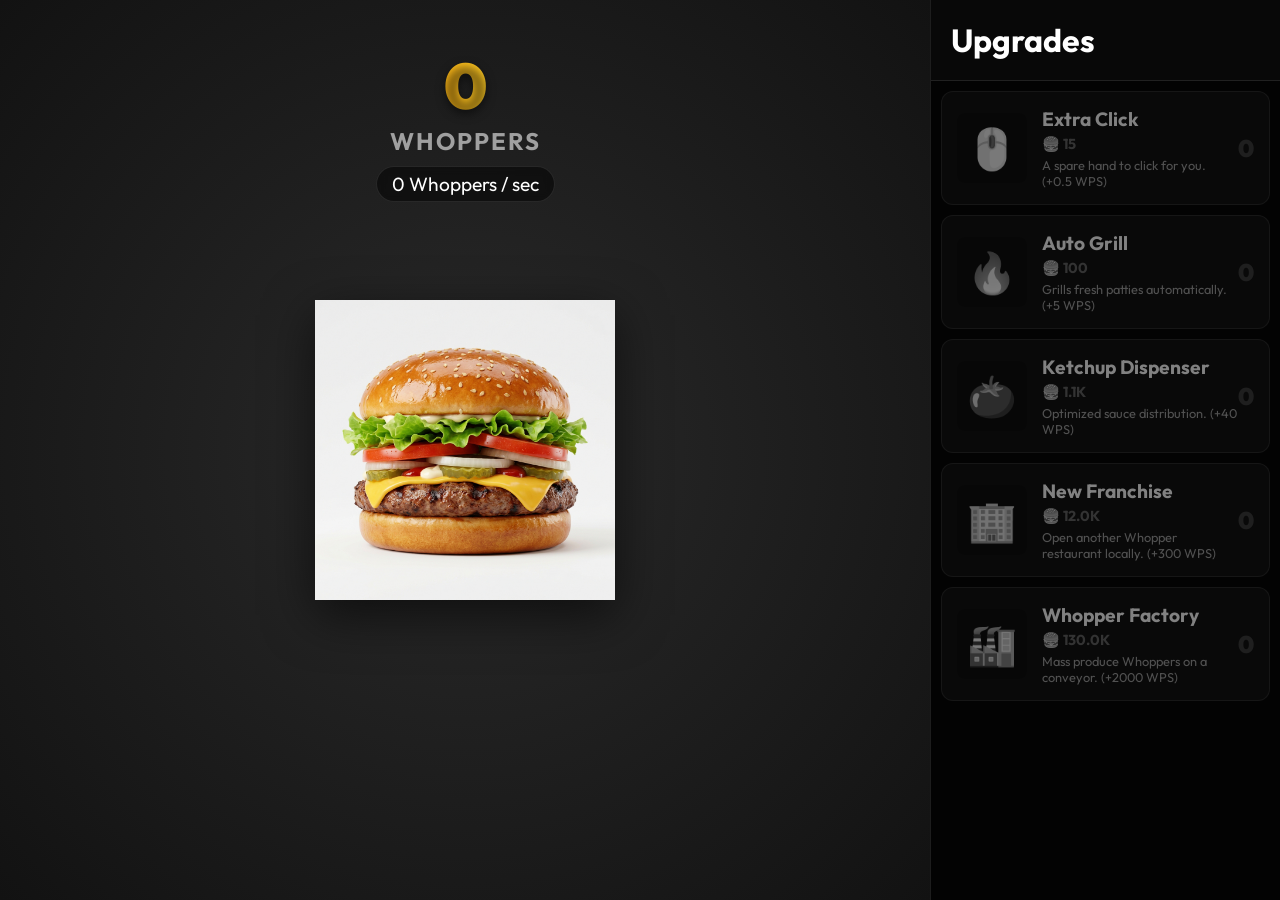
==== index.html @ 9474436d "Initial commit" ====
<!DOCTYPE html>
<html lang="en">
<head>
    <meta charset="UTF-8">
    <meta name="viewport" content="width=device-width, initial-scale=1.0">
    <title>Whopper Clicker | The Ultimate Fast Food Idle Game</title>
    <meta name="description" content="Play Whopper Clicker! Idle clicker game where you click the famous Whopper burger to earn points, buy upgrades like Auto Grillers, and become the fast food king.">
    <meta name="keywords" content="Whopper Clicker, idle game, clicker game, fast food clicker, incremental game, HTML game">
    
    <!-- Open Graph for Social Sharing -->
    <meta property="og:title" content="Whopper Clicker | The Ultimate Fast Food Idle Game">
    <meta property="og:description" content="Click the Whopper, buy upgrades, and become the fast food king in this addictive browser game!">
    <meta property="og:image" content="whopper.png">
    <meta property="og:url" content="https://example.com/whopper-clicker"> <!-- Replace with actual URL when deployed -->
    <meta property="og:type" content="website">

    <!-- Twitter Card -->
    <meta name="twitter:card" content="summary_large_image">
    <meta name="twitter:title" content="Whopper Clicker">
    <meta name="twitter:description" content="Click the Whopper, buy upgrades, and become the fast food king!">
    <meta name="twitter:image" content="whopper.png">

    <!-- Google Fonts for Typography -->
    <link href="https://fonts.googleapis.com/css2?family=Outfit:wght@400;700;900&display=swap" rel="stylesheet">
    <link rel="stylesheet" href="style.css">

    <!-- Structured Data for SEO -->
    <script type="application/ld+json">
    {
      "@context": "https://schema.org",
      "@type": "VideoGame",
      "name": "Whopper Clicker",
      "description": "An addictive idle clicker game where you click a giant burger to earn points and purchase fast food upgrades.",
      "genre": ["Idle Simulator", "Clicker", "Incremental"],
      "playMode": "SinglePlayer",
      "applicationCategory": "Game",
      "operatingSystem": "WebBrowser"
    }
    </script>
</head>
<body>
    <div class="app-container">
        <!-- Interactive Game Section -->
        <main class="game-area">
            <header class="score-board">
                <h1><span id="score">0</span></h1>
                <p>Whoppers</p>
                <div class="wps">
                    <span id="wpsDisplay">0</span> Whoppers / sec
                </div>
            </header>
            
            <div class="burger-container" id="burgerContainer">
                <img src="whopper.png" alt="Giant Delicious Whopper Burger" id="mainBurger" class="burger-image">
            </div>
        </main>

        <!-- Upgrades Sidebar -->
        <aside class="store-sidebar">
            <div class="store-header">
                <h2>Upgrades</h2>
            </div>
            <div class="upgrades-list" id="upgradesList">
                <!-- Upgrades will be generated dynamically by JS -->
            </div>
        </aside>
    </div>

    <script src="script.js"></script>
</body>
</html>
---- style.css ----
:root {
    --bg-color: #121212;
    --panel-bg: rgba(255, 255, 255, 0.05);
    --text-primary: #ffffff;
    --text-secondary: #a0a0a0;
    --accent-red: #ff3b3b;
    --accent-orange: #ff9800;
    --accent-yellow: #ffeb3b;
    --border-color: rgba(255, 255, 255, 0.1);
    --font-main: 'Outfit', sans-serif;
}

* {
    box-sizing: border-box;
    margin: 0;
    padding: 0;
    user-select: none; /* Prevent text selection while clicking rapidly */
}

body {
    font-family: var(--font-main);
    background-color: var(--bg-color);
    color: var(--text-primary);
    overflow: hidden; /* Prevent scrolling, typical for web clickers */
    height: 100vh;
}

.app-container {
    display: flex;
    height: 100vh;
    width: 100vw;
}

/* MAIN GAME AREA */
.game-area {
    flex: 1;
    display: flex;
    flex-direction: column;
    align-items: center;
    justify-content: center;
    position: relative;
    background: radial-gradient(circle at center, #2a2a2a 0%, #121212 100%);
}

.score-board {
    position: absolute;
    top: 5vh;
    text-align: center;
    z-index: 10;
}

h1 {
    font-size: 4rem;
    font-weight: 900;
    text-shadow: 0 4px 10px rgba(0,0,0,0.5);
    background: linear-gradient(90deg, var(--accent-orange), var(--accent-yellow));
    -webkit-background-clip: text;
    -webkit-text-fill-color: transparent;
    margin-bottom: 0px;
}

.score-board p {
    font-size: 1.5rem;
    font-weight: 700;
    letter-spacing: 2px;
    text-transform: uppercase;
    color: var(--text-secondary);
}

.wps {
    margin-top: 10px;
    background: rgba(0, 0, 0, 0.5);
    padding: 5px 15px;
    border-radius: 20px;
    font-size: 1.2rem;
    color: var(--text-primary);
    backdrop-filter: blur(5px);
    border: 1px solid var(--border-color);
}

.burger-container {
    position: relative;
    cursor: pointer;
    transition: transform 0.1s ease;
    width: 300px;
    height: 300px;
    display: flex;
    justify-content: center;
    align-items: center;
}

/* Pulsing effect in background */
.burger-container::before {
    content: '';
    position: absolute;
    width: 100%;
    height: 100%;
    background: radial-gradient(circle, rgba(255, 152, 0, 0.2) 0%, transparent 70%);
    z-index: -1;
    border-radius: 50%;
    animation: pulse 3s infinite ease-in-out;
}

.burger-image {
    width: 100%;
    height: auto;
    filter: drop-shadow(0 15px 25px rgba(0,0,0,0.6));
    transition: transform 0.05s ease;
}

.burger-image:active {
    transform: scale(0.95);
}

/* Click Particle Effect */
.click-particle {
    position: absolute;
    color: var(--accent-yellow);
    font-weight: bold;
    font-size: 1.5rem;
    pointer-events: none;
    animation: floatUp 1s ease-out forwards;
    z-index: 20;
    text-shadow: 0 2px 4px rgba(0,0,0,0.8);
}

/* UPGRADES SIDEBAR */
.store-sidebar {
    width: 350px;
    background: rgba(0, 0, 0, 0.8);
    border-left: 1px solid var(--border-color);
    display: flex;
    flex-direction: column;
    backdrop-filter: blur(10px);
}

.store-header {
    padding: 20px;
    border-bottom: 1px solid var(--border-color);
    background: rgba(255, 255, 255, 0.02);
}

.store-header h2 {
    font-size: 2rem;
    font-weight: 700;
    color: var(--text-primary);
}

.upgrades-list {
    flex: 1;
    overflow-y: auto;
    padding: 10px;
}

/* Custom Scrollbar */
.upgrades-list::-webkit-scrollbar {
    width: 8px;
}
.upgrades-list::-webkit-scrollbar-track {
    background: rgba(0,0,0,0.2);
}
.upgrades-list::-webkit-scrollbar-thumb {
    background: var(--text-secondary);
    border-radius: 4px;
}

.upgrade-item {
    display: flex;
    align-items: center;
    background: var(--panel-bg);
    border: 1px solid var(--border-color);
    border-radius: 12px;
    padding: 15px;
    margin-bottom: 10px;
    cursor: pointer;
    transition: all 0.2s ease;
}

.upgrade-item:hover:not(.disabled) {
    background: rgba(255, 255, 255, 0.1);
    border-color: var(--accent-orange);
    transform: translateY(-2px);
}

.upgrade-item.disabled {
    opacity: 0.5;
    cursor: not-allowed;
    filter: grayscale(1);
}

.upgrade-icon {
    font-size: 2.5rem;
    margin-right: 15px;
    background: rgba(0,0,0,0.3);
    border-radius: 8px;
    padding: 10px;
}

.upgrade-info {
    flex: 1;
}

.upgrade-name {
    font-size: 1.2rem;
    font-weight: 700;
    margin-bottom: 4px;
}

.upgrade-cost {
    color: var(--accent-red);
    font-weight: bold;
    font-size: 0.9rem;
    display: flex;
    align-items: center;
    gap: 5px;
}

.upgrade-desc {
    color: var(--text-secondary);
    font-size: 0.8rem;
    margin-top: 4px;
}

.upgrade-count {
    font-size: 1.5rem;
    font-weight: 900;
    color: var(--text-secondary);
    opacity: 0.3;
}

/* Animations */
@keyframes floatUp {
    0% { transform: translateY(0) scale(1); opacity: 1; }
    100% { transform: translateY(-100px) scale(1.5); opacity: 0; }
}

@keyframes pulse {
    0% { transform: scale(0.9); opacity: 0.5; }
    50% { transform: scale(1.1); opacity: 0.8; }
    100% { transform: scale(0.9); opacity: 0.5; }
}

/* Responsive */
@media (max-width: 768px) {
    .app-container {
        flex-direction: column;
    }
    .store-sidebar {
        width: 100%;
        height: 50vh; /* Bottom half on mobile */
        border-left: none;
        border-top: 1px solid var(--border-color);
    }
    .game-area {
        height: 50vh;
    }
    h1 {
        font-size: 3rem;
    }
    .burger-container {
        width: 200px;
        height: 200px;
    }
    .score-board {
        top: 2vh;
    }
}
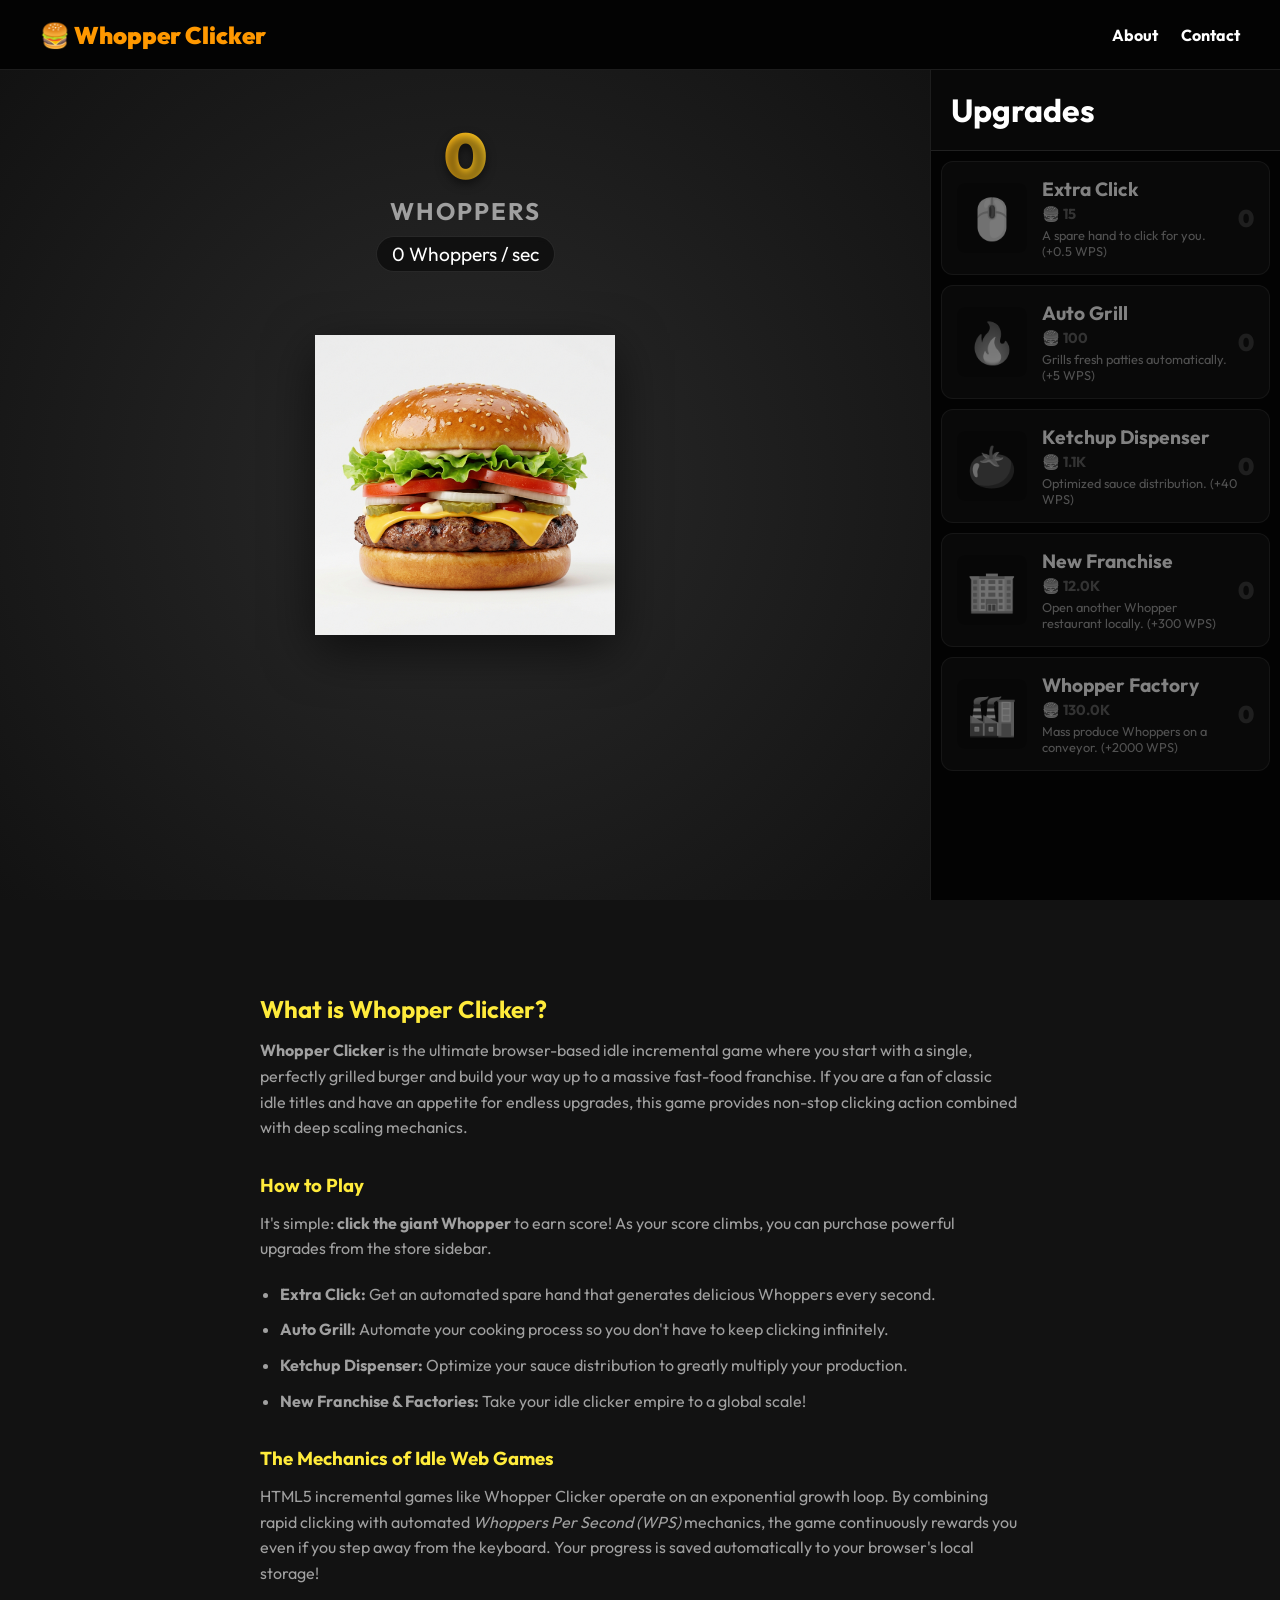
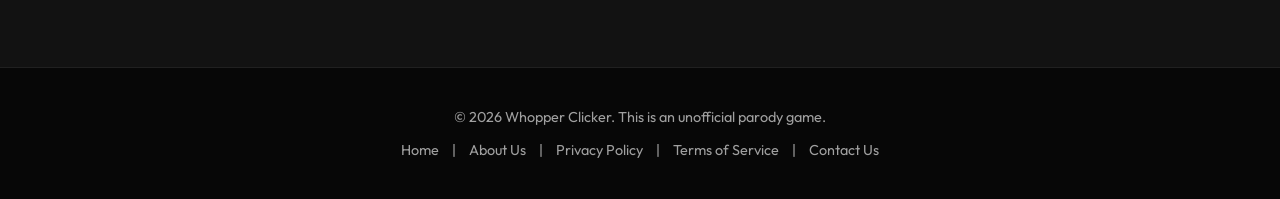
==== commit ee4cd3b3: "Update site link" ====
--- a/index.html
+++ b/index.html
@@ -1,17 +1,21 @@
 <!DOCTYPE html>
 <html lang="en">
+
 <head>
     <meta charset="UTF-8">
     <meta name="viewport" content="width=device-width, initial-scale=1.0">
-    <title>Whopper Clicker | The Ultimate Fast Food Idle Game</title>
-    <meta name="description" content="Play Whopper Clicker! Idle clicker game where you click the famous Whopper burger to earn points, buy upgrades like Auto Grillers, and become the fast food king.">
-    <meta name="keywords" content="Whopper Clicker, idle game, clicker game, fast food clicker, incremental game, HTML game">
-    
+    <title>Whopper Clicker - Play Online Unblocked</title>
+    <meta name="description"
+        content="Play Whopper Clicker! Idle clicker game where you click the famous Whopper burger to earn points, buy upgrades like Auto Grillers, and become the fast food king.">
+    <meta name="keywords"
+        content="Whopper Clicker, idle game, clicker game, fast food clicker, incremental game, HTML game">
+
     <!-- Open Graph for Social Sharing -->
-    <meta property="og:title" content="Whopper Clicker | The Ultimate Fast Food Idle Game">
-    <meta property="og:description" content="Click the Whopper, buy upgrades, and become the fast food king in this addictive browser game!">
+    <meta property="og:title" content="Whopper Clicker - Play Online Unblocked">
+    <meta property="og:description"
+        content="Click the Whopper, buy upgrades, and become the fast food king in this addictive browser game!">
     <meta property="og:image" content="whopper.png">
-    <meta property="og:url" content="https://example.com/whopper-clicker"> <!-- Replace with actual URL when deployed -->
+    <meta property="og:url" content="https://csginx.github.io/whopper-clicker/">
     <meta property="og:type" content="website">
 
     <!-- Twitter Card -->
@@ -37,8 +41,19 @@
       "operatingSystem": "WebBrowser"
     }
     </script>
+    <meta name="google-site-verification" content="_8tD0QqkvZNoYxw_hI05vZUZOBW-vXAROODhCYBBPy0" />
+    <link rel="canonical" href="https://csginx.github.io/whopper-clicker/" />
 </head>
+
 <body>
+    <header class="navbar">
+        <a href="https://csginx.github.io/whopper-clicker/" class="logo">🍔 Whopper Clicker</a>
+        <nav>
+            <a href="about/">About</a>
+            <a href="contact/">Contact</a>
+        </nav>
+    </header>
+
     <div class="app-container">
         <!-- Interactive Game Section -->
         <main class="game-area">
@@ -49,7 +64,7 @@
                     <span id="wpsDisplay">0</span> Whoppers / sec
                 </div>
             </header>
-            
+
             <div class="burger-container" id="burgerContainer">
                 <img src="whopper.png" alt="Giant Delicious Whopper Burger" id="mainBurger" class="burger-image">
             </div>
@@ -66,6 +81,46 @@
         </aside>
     </div>
 
+    <!-- SEO Content Section -->
+    <section class="seo-content">
+        <h2>What is Whopper Clicker?</h2>
+        <p><strong>Whopper Clicker</strong> is the ultimate browser-based idle incremental game where you start with a
+            single, perfectly grilled burger and build your way up to a massive fast-food franchise. If you are a fan of
+            classic idle titles and have an appetite for endless upgrades, this game provides non-stop clicking action
+            combined with deep scaling mechanics.</p>
+
+        <h3>How to Play</h3>
+        <p>It's simple: <strong>click the giant Whopper</strong> to earn score! As your score climbs, you can purchase
+            powerful upgrades from the store sidebar.</p>
+        <ul>
+            <li><strong>Extra Click:</strong> Get an automated spare hand that generates delicious Whoppers every
+                second.</li>
+            <li><strong>Auto Grill:</strong> Automate your cooking process so you don't have to keep clicking
+                infinitely.</li>
+            <li><strong>Ketchup Dispenser:</strong> Optimize your sauce distribution to greatly multiply your
+                production.</li>
+            <li><strong>New Franchise & Factories:</strong> Take your idle clicker empire to a global scale!</li>
+        </ul>
+
+        <h3>The Mechanics of Idle Web Games</h3>
+        <p>HTML5 incremental games like Whopper Clicker operate on an exponential growth loop. By combining rapid
+            clicking with automated <em>Whoppers Per Second (WPS)</em> mechanics, the game continuously rewards you even
+            if you step away from the keyboard. Your progress is saved automatically to your browser's local storage!
+        </p>
+    </section>
+
+    <footer>
+        <p>&copy; 2026 Whopper Clicker. This is an unofficial parody game.</p>
+        <div class="footer-links">
+            <a href="./">Home</a> |
+            <a href="about/">About Us</a> |
+            <a href="privacy/">Privacy Policy</a> |
+            <a href="terms/">Terms of Service</a> |
+            <a href="contact/">Contact Us</a>
+        </div>
+    </footer>
+
     <script src="script.js"></script>
 </body>
-</html>
+
+</html>
--- a/style.css
+++ b/style.css
@@ -21,14 +21,102 @@
     font-family: var(--font-main);
     background-color: var(--bg-color);
     color: var(--text-primary);
-    overflow: hidden; /* Prevent scrolling, typical for web clickers */
-    height: 100vh;
+    /* Allowed scrolling for SEO and legal pages content */
 }
 
 .app-container {
     display: flex;
-    height: 100vh;
+    min-height: calc(100vh - 70px);
     width: 100vw;
+}
+
+/* New Layout Styles */
+.navbar {
+    display: flex;
+    justify-content: space-between;
+    align-items: center;
+    padding: 0 40px;
+    background: rgba(0, 0, 0, 0.8);
+    border-bottom: 1px solid var(--border-color);
+    backdrop-filter: blur(10px);
+    height: 70px;
+}
+
+.navbar .logo {
+    font-size: 1.5rem;
+    font-weight: 900;
+    color: var(--accent-orange);
+    text-decoration: none;
+}
+
+.navbar nav a {
+    color: var(--text-primary);
+    text-decoration: none;
+    margin-left: 20px;
+    font-weight: bold;
+    transition: color 0.2s;
+}
+
+.navbar nav a:hover {
+    color: var(--accent-yellow);
+}
+
+.page-layout .content-container,
+.seo-content {
+    max-width: 800px;
+    margin: 40px auto;
+    padding: 20px;
+    line-height: 1.6;
+}
+
+.seo-content h2, .seo-content h3, .content-container h1, .content-container h2 {
+    color: var(--accent-yellow);
+    margin-top: 30px;
+    margin-bottom: 10px;
+}
+
+.seo-content p, .content-container p {
+    margin-bottom: 20px;
+    color: var(--text-secondary);
+}
+
+.seo-content ul, .content-container ul {
+    margin-left: 20px;
+    color: var(--text-secondary);
+    margin-bottom: 20px;
+}
+
+.seo-content ul li, .content-container ul li {
+    margin-bottom: 10px;
+}
+
+.content-container a, .seo-content a {
+    color: var(--accent-orange);
+}
+
+footer {
+    text-align: center;
+    padding: 40px 20px;
+    background: rgba(0, 0, 0, 0.6);
+    border-top: 1px solid var(--border-color);
+    margin-top: 40px;
+    font-size: 0.9rem;
+    color: var(--text-secondary);
+}
+
+.footer-links {
+    margin-top: 15px;
+}
+
+.footer-links a {
+    color: var(--text-secondary);
+    text-decoration: none;
+    margin: 0 10px;
+    transition: color 0.2s;
+}
+
+.footer-links a:hover {
+    color: var(--text-primary);
 }
 
 /* MAIN GAME AREA */
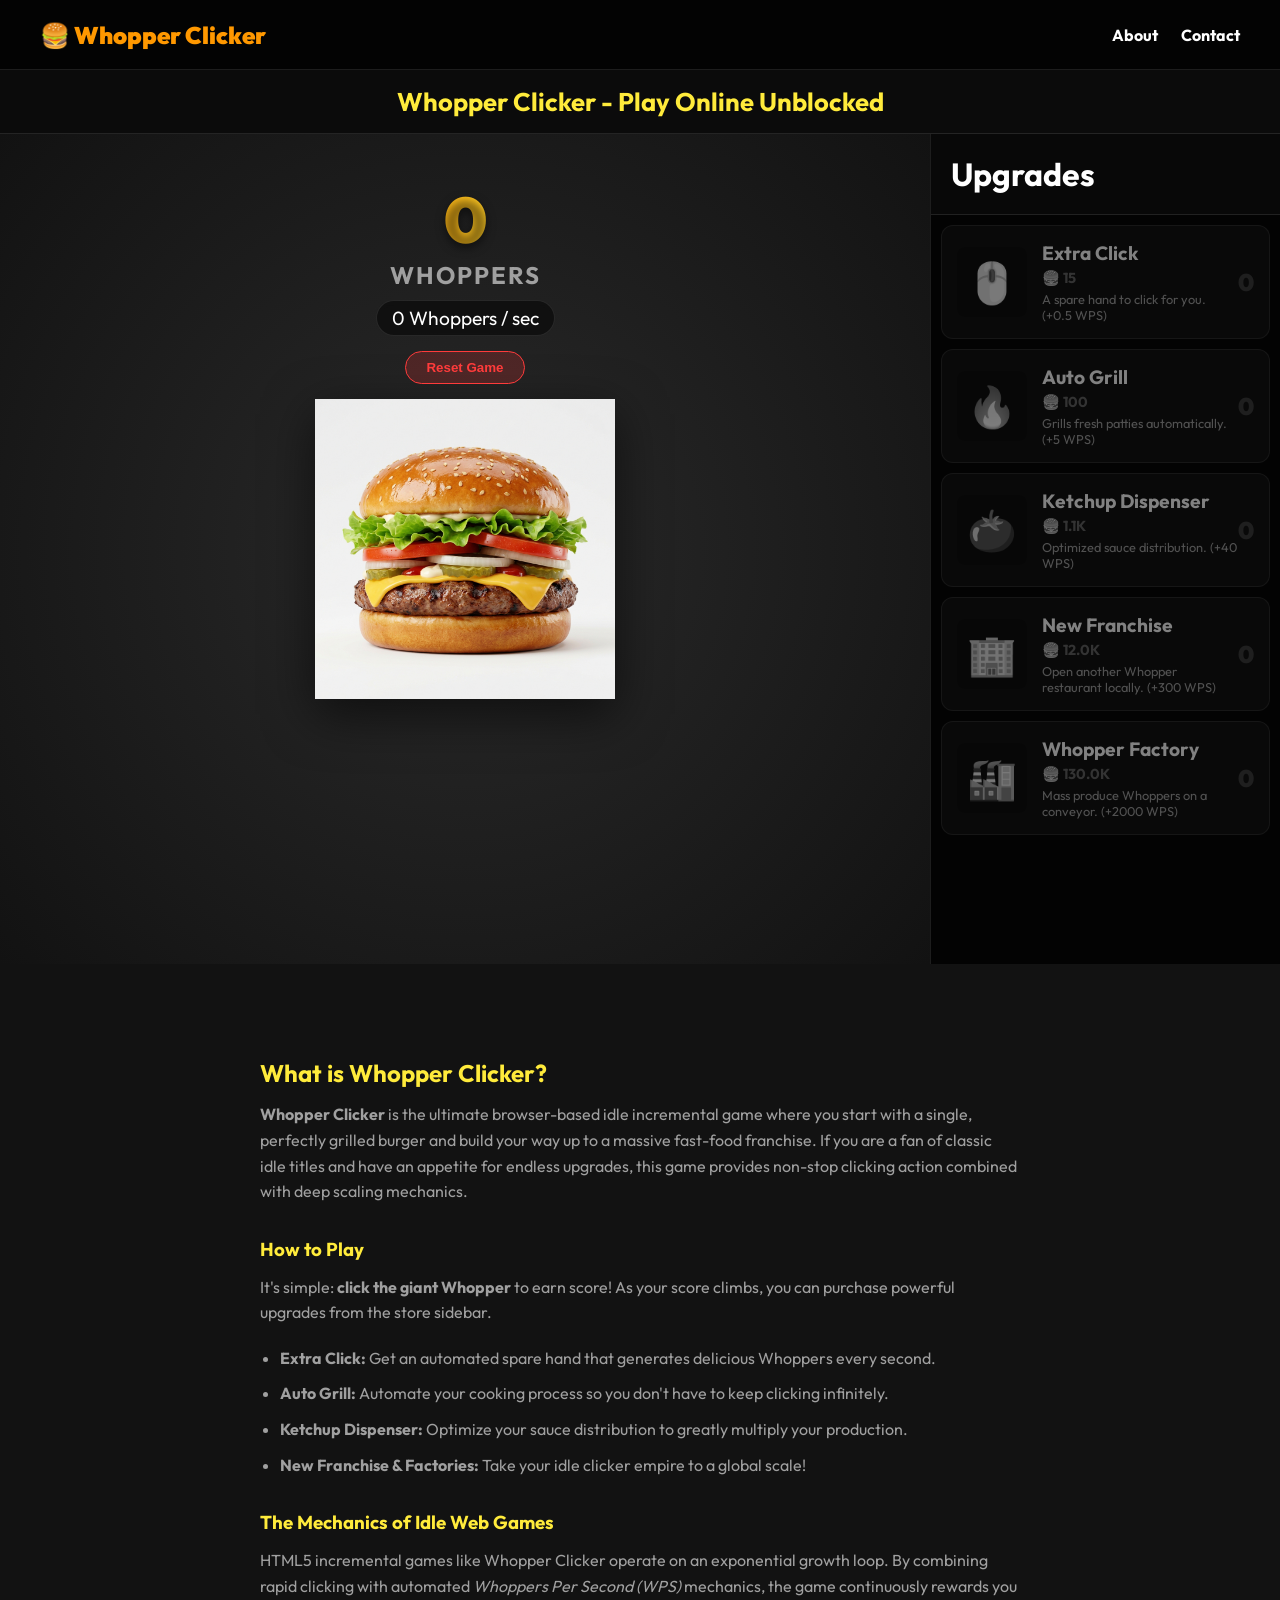
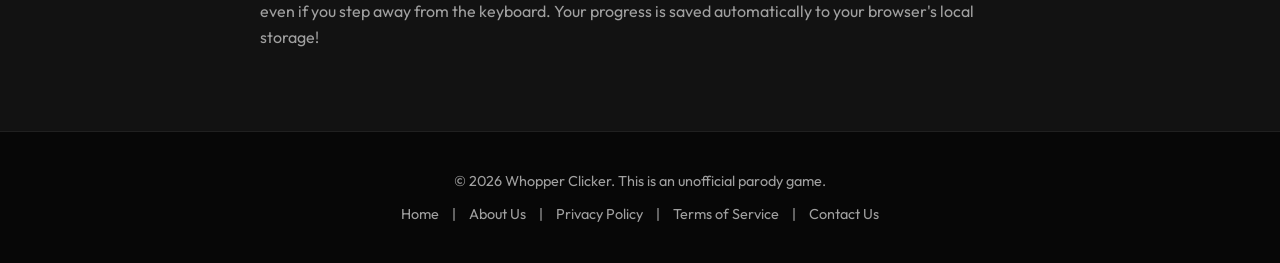
==== commit 6af9195b: "Added h1, reset button" ====
--- a/index.html
+++ b/index.html
@@ -54,15 +54,18 @@
         </nav>
     </header>
 
+    <h1 class="main-title">Whopper Clicker - Play Online Unblocked</h1>
+
     <div class="app-container">
         <!-- Interactive Game Section -->
         <main class="game-area">
             <header class="score-board">
-                <h1><span id="score">0</span></h1>
+                <div class="score-display"><span id="score">0</span></div>
                 <p>Whoppers</p>
                 <div class="wps">
                     <span id="wpsDisplay">0</span> Whoppers / sec
                 </div>
+                <button id="resetBtn" style="margin-top: 15px; background: rgba(255, 59, 59, 0.2); color: #ff3b3b; border: 1px solid #ff3b3b; padding: 8px 20px; border-radius: 20px; font-weight: bold; cursor: pointer; transition: 0.2s;">Reset Game</button>
             </header>
 
             <div class="burger-container" id="burgerContainer">
--- a/style.css
+++ b/style.css
@@ -137,7 +137,7 @@
     z-index: 10;
 }
 
-h1 {
+.score-display {
     font-size: 4rem;
     font-weight: 900;
     text-shadow: 0 4px 10px rgba(0,0,0,0.5);
@@ -145,6 +145,16 @@
     -webkit-background-clip: text;
     -webkit-text-fill-color: transparent;
     margin-bottom: 0px;
+}
+
+.main-title {
+    text-align: center;
+    padding: 15px;
+    margin: 0;
+    background: rgba(0, 0, 0, 0.4);
+    color: var(--accent-yellow);
+    font-size: 1.6rem;
+    border-bottom: 1px solid var(--border-color);
 }
 
 .score-board p {
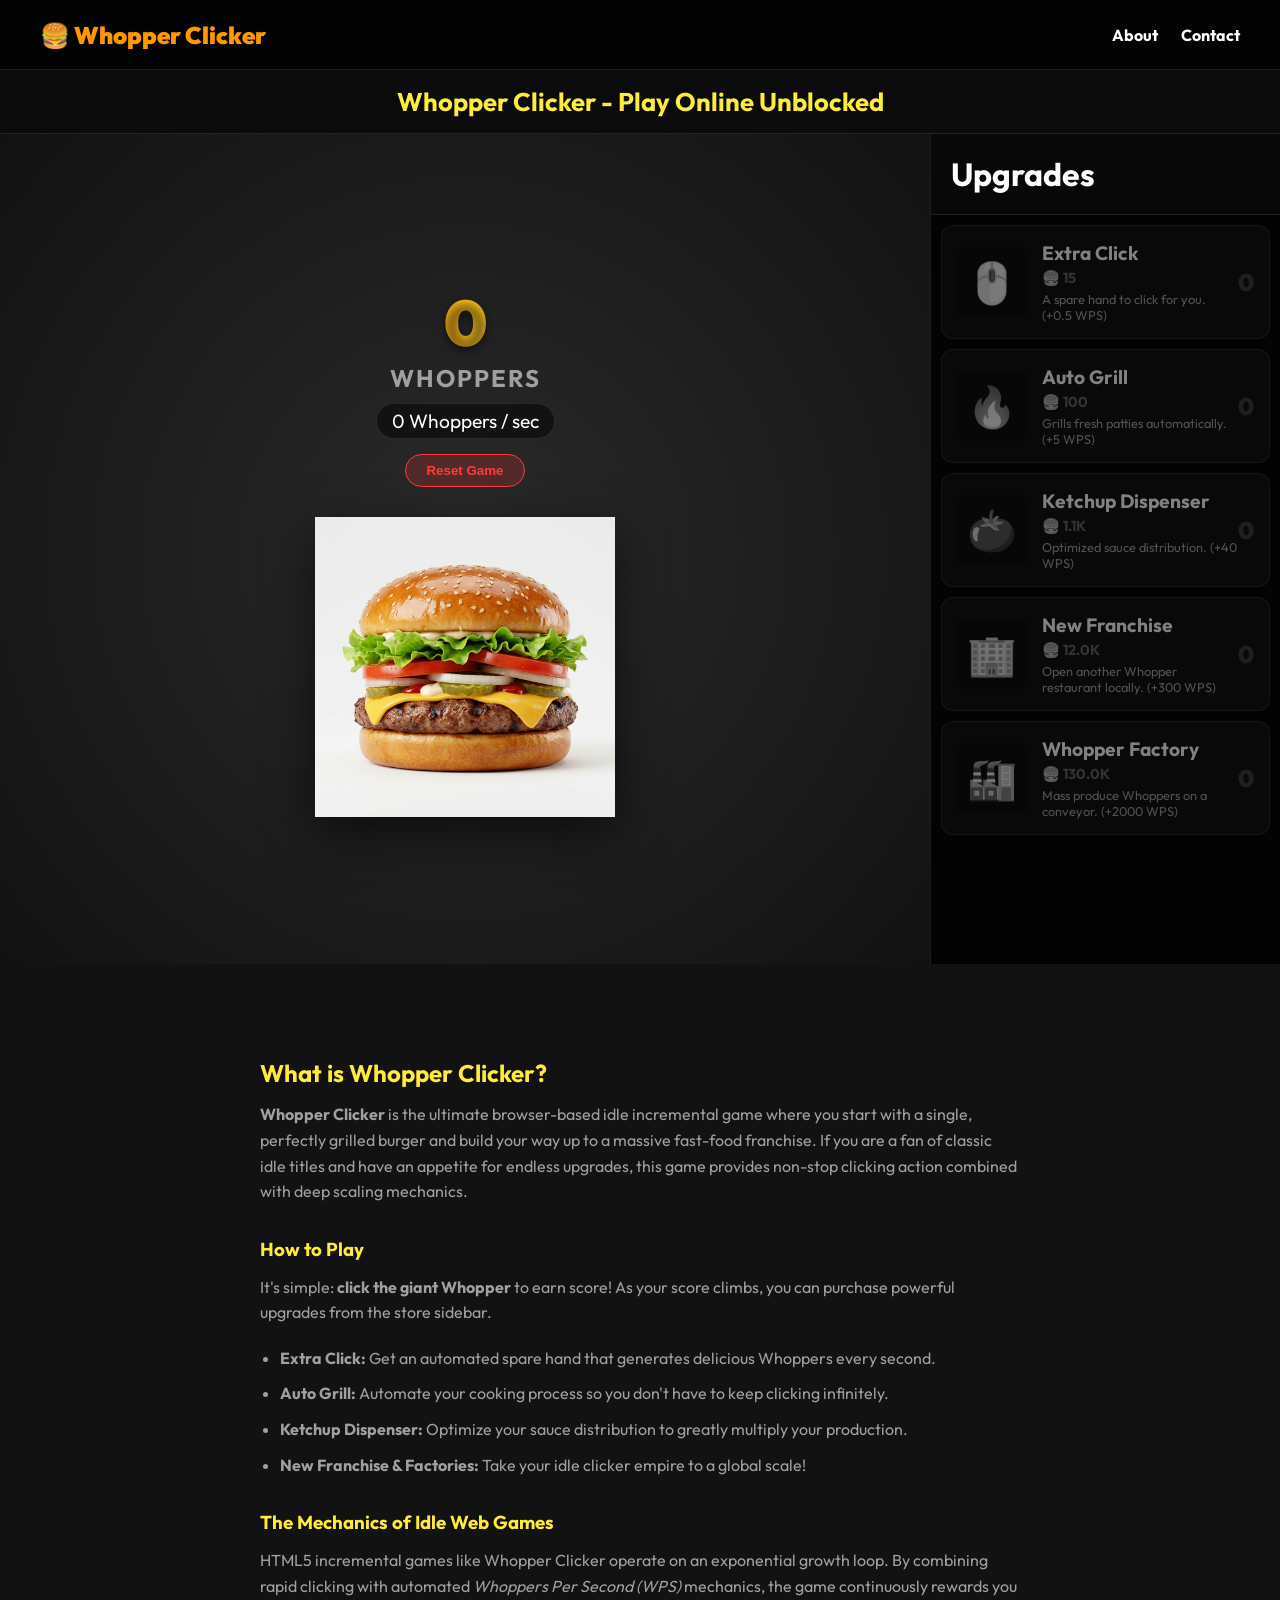
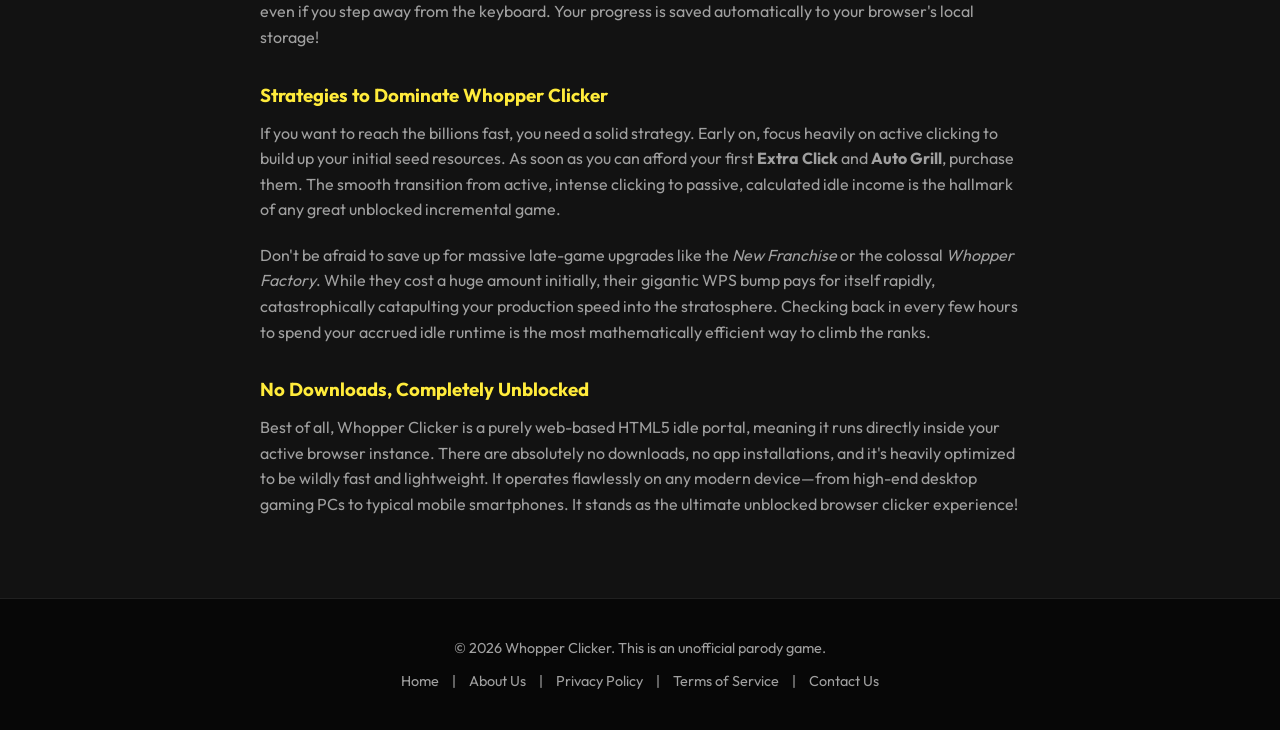
==== commit 9e1da19b: "Update headings" ====
--- a/index.html
+++ b/index.html
@@ -27,6 +27,9 @@
     <!-- Google Fonts for Typography -->
     <link href="https://fonts.googleapis.com/css2?family=Outfit:wght@400;700;900&display=swap" rel="stylesheet">
     <link rel="stylesheet" href="style.css">
+    
+    <!-- Favicon -->
+    <link rel="icon" type="image/png" href="whopper.png">
 
     <!-- Structured Data for SEO -->
     <script type="application/ld+json">
@@ -110,6 +113,13 @@
             clicking with automated <em>Whoppers Per Second (WPS)</em> mechanics, the game continuously rewards you even
             if you step away from the keyboard. Your progress is saved automatically to your browser's local storage!
         </p>
+
+        <h3>Strategies to Dominate Whopper Clicker</h3>
+        <p>If you want to reach the billions fast, you need a solid strategy. Early on, focus heavily on active clicking to build up your initial seed resources. As soon as you can afford your first <strong>Extra Click</strong> and <strong>Auto Grill</strong>, purchase them. The smooth transition from active, intense clicking to passive, calculated idle income is the hallmark of any great unblocked incremental game.</p>
+        <p>Don't be afraid to save up for massive late-game upgrades like the <em>New Franchise</em> or the colossal <em>Whopper Factory</em>. While they cost a huge amount initially, their gigantic WPS bump pays for itself rapidly, catastrophically catapulting your production speed into the stratosphere. Checking back in every few hours to spend your accrued idle runtime is the most mathematically efficient way to climb the ranks.</p>
+
+        <h3>No Downloads, Completely Unblocked</h3>
+        <p>Best of all, Whopper Clicker is a purely web-based HTML5 idle portal, meaning it runs directly inside your active browser instance. There are absolutely no downloads, no app installations, and it's heavily optimized to be wildly fast and lightweight. It operates flawlessly on any modern device—from high-end desktop gaming PCs to typical mobile smartphones. It stands as the ultimate unblocked browser clicker experience!</p>
     </section>
 
     <footer>
@@ -123,6 +133,18 @@
         </div>
     </footer>
 
+    <!-- Reset Confirmation Modal -->
+    <div id="resetModal" class="modal">
+        <div class="modal-content">
+            <h2>Reset Progress</h2>
+            <p>Are you sure you want to reset your entire Whopper empire? All progress will be permanently lost!</p>
+            <div class="modal-actions">
+                <button id="cancelReset" class="btn-cancel">Cancel</button>
+                <button id="confirmReset" class="btn-danger">Yes, Reset</button>
+            </div>
+        </div>
+    </div>
+
     <script src="script.js"></script>
 </body>
 
--- a/style.css
+++ b/style.css
@@ -131,10 +131,9 @@
 }
 
 .score-board {
-    position: absolute;
-    top: 5vh;
     text-align: center;
     z-index: 10;
+    margin-bottom: 30px;
 }
 
 .score-display {
@@ -250,6 +249,85 @@
     padding: 10px;
 }
 
+/* Modal Styles */
+.modal {
+    display: none; 
+    position: fixed; 
+    z-index: 1000; 
+    left: 0;
+    top: 0;
+    width: 100vw; 
+    height: 100vh; 
+    background-color: rgba(0,0,0,0.8);
+    backdrop-filter: blur(5px);
+    align-items: center;
+    justify-content: center;
+}
+
+.modal.show {
+    display: flex;
+    animation: fadeIn 0.2s;
+}
+
+.modal-content {
+    background-color: #1e1e1e;
+    padding: 30px;
+    border: 1px solid var(--border-color);
+    border-radius: 12px;
+    text-align: center;
+    max-width: 400px;
+    width: 90%;
+}
+
+.modal-content h2 {
+    color: var(--accent-red);
+    margin-bottom: 15px;
+}
+
+.modal-content p {
+    color: var(--text-secondary);
+}
+
+.modal-actions {
+    margin-top: 25px;
+    display: flex;
+    justify-content: center;
+    gap: 15px;
+}
+
+.btn-cancel, .btn-danger {
+    padding: 10px 20px;
+    border: none;
+    border-radius: 6px;
+    cursor: pointer;
+    font-weight: bold;
+    font-size: 1rem;
+    transition: 0.2s;
+}
+
+.btn-cancel {
+    background: #333;
+    color: white;
+}
+
+.btn-cancel:hover {
+    background: #555;
+}
+
+.btn-danger {
+    background: var(--accent-red);
+    color: white;
+}
+
+.btn-danger:hover {
+    background: #cc2525;
+}
+
+@keyframes fadeIn {
+    from {opacity: 0;}
+    to {opacity: 1;}
+}
+
 /* Custom Scrollbar */
 .upgrades-list::-webkit-scrollbar {
     width: 8px;
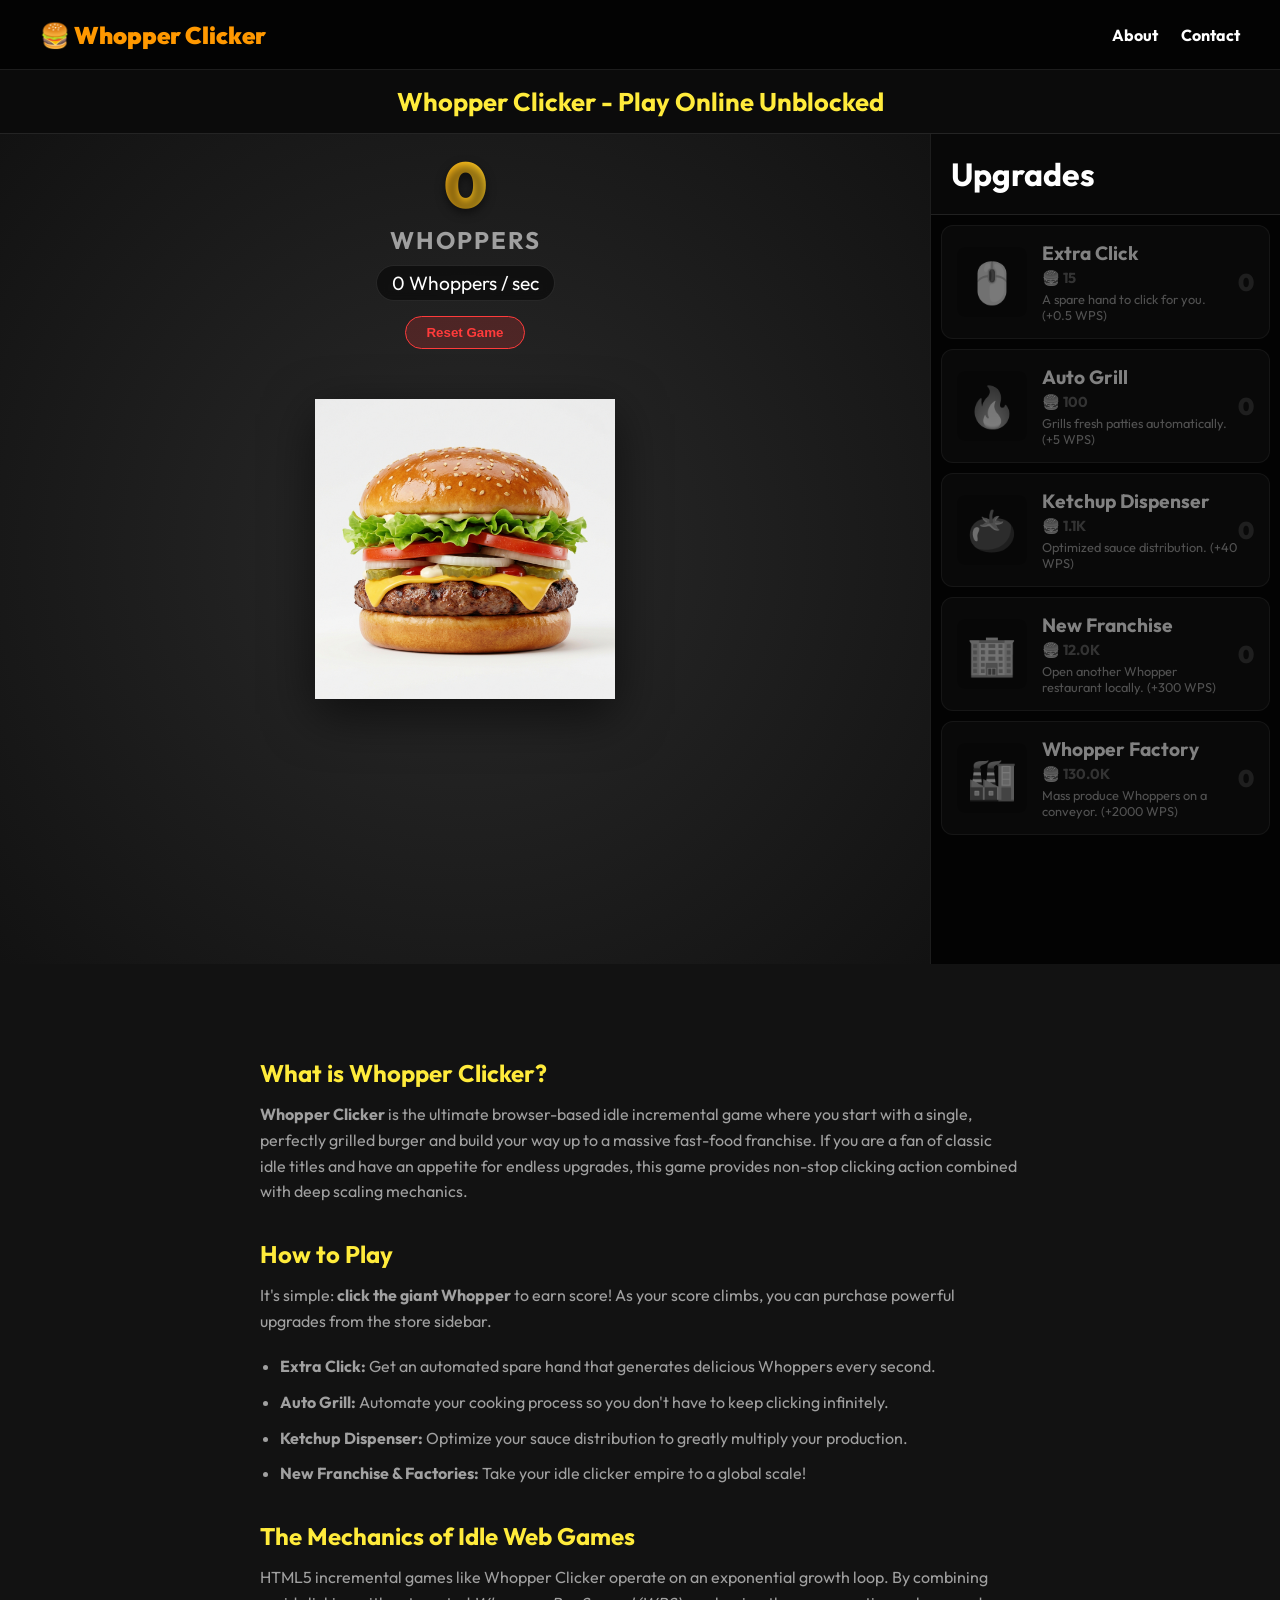
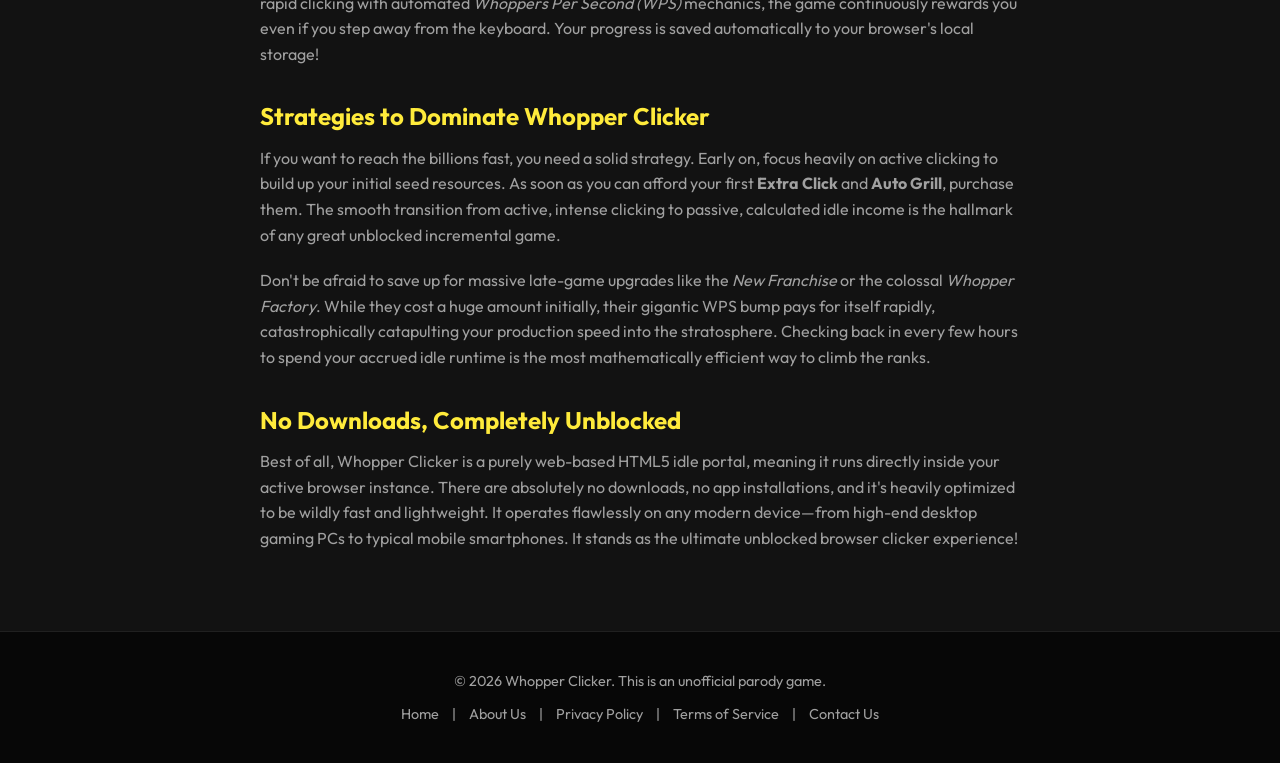
==== commit e6805655: "Update tool" ====
--- a/index.html
+++ b/index.html
@@ -27,7 +27,7 @@
     <!-- Google Fonts for Typography -->
     <link href="https://fonts.googleapis.com/css2?family=Outfit:wght@400;700;900&display=swap" rel="stylesheet">
     <link rel="stylesheet" href="style.css">
-    
+
     <!-- Favicon -->
     <link rel="icon" type="image/png" href="whopper.png">
 
@@ -68,7 +68,9 @@
                 <div class="wps">
                     <span id="wpsDisplay">0</span> Whoppers / sec
                 </div>
-                <button id="resetBtn" style="margin-top: 15px; background: rgba(255, 59, 59, 0.2); color: #ff3b3b; border: 1px solid #ff3b3b; padding: 8px 20px; border-radius: 20px; font-weight: bold; cursor: pointer; transition: 0.2s;">Reset Game</button>
+                <button id="resetBtn"
+                    style="margin-top: 15px; background: rgba(255, 59, 59, 0.2); color: #ff3b3b; border: 1px solid #ff3b3b; padding: 8px 20px; border-radius: 20px; font-weight: bold; cursor: pointer; transition: 0.2s;">Reset
+                    Game</button>
             </header>
 
             <div class="burger-container" id="burgerContainer">
@@ -95,7 +97,7 @@
             classic idle titles and have an appetite for endless upgrades, this game provides non-stop clicking action
             combined with deep scaling mechanics.</p>
 
-        <h3>How to Play</h3>
+        <h2>How to Play</h2>
         <p>It's simple: <strong>click the giant Whopper</strong> to earn score! As your score climbs, you can purchase
             powerful upgrades from the store sidebar.</p>
         <ul>
@@ -108,18 +110,28 @@
             <li><strong>New Franchise & Factories:</strong> Take your idle clicker empire to a global scale!</li>
         </ul>
 
-        <h3>The Mechanics of Idle Web Games</h3>
+        <h2>The Mechanics of Idle Web Games</h2>
         <p>HTML5 incremental games like Whopper Clicker operate on an exponential growth loop. By combining rapid
             clicking with automated <em>Whoppers Per Second (WPS)</em> mechanics, the game continuously rewards you even
             if you step away from the keyboard. Your progress is saved automatically to your browser's local storage!
         </p>
 
-        <h3>Strategies to Dominate Whopper Clicker</h3>
-        <p>If you want to reach the billions fast, you need a solid strategy. Early on, focus heavily on active clicking to build up your initial seed resources. As soon as you can afford your first <strong>Extra Click</strong> and <strong>Auto Grill</strong>, purchase them. The smooth transition from active, intense clicking to passive, calculated idle income is the hallmark of any great unblocked incremental game.</p>
-        <p>Don't be afraid to save up for massive late-game upgrades like the <em>New Franchise</em> or the colossal <em>Whopper Factory</em>. While they cost a huge amount initially, their gigantic WPS bump pays for itself rapidly, catastrophically catapulting your production speed into the stratosphere. Checking back in every few hours to spend your accrued idle runtime is the most mathematically efficient way to climb the ranks.</p>
+        <h2>Strategies to Dominate Whopper Clicker</h2>
+        <p>If you want to reach the billions fast, you need a solid strategy. Early on, focus heavily on active clicking
+            to build up your initial seed resources. As soon as you can afford your first <strong>Extra Click</strong>
+            and <strong>Auto Grill</strong>, purchase them. The smooth transition from active, intense clicking to
+            passive, calculated idle income is the hallmark of any great unblocked incremental game.</p>
+        <p>Don't be afraid to save up for massive late-game upgrades like the <em>New Franchise</em> or the colossal
+            <em>Whopper Factory</em>. While they cost a huge amount initially, their gigantic WPS bump pays for itself
+            rapidly, catastrophically catapulting your production speed into the stratosphere. Checking back in every
+            few hours to spend your accrued idle runtime is the most mathematically efficient way to climb the ranks.
+        </p>
 
-        <h3>No Downloads, Completely Unblocked</h3>
-        <p>Best of all, Whopper Clicker is a purely web-based HTML5 idle portal, meaning it runs directly inside your active browser instance. There are absolutely no downloads, no app installations, and it's heavily optimized to be wildly fast and lightweight. It operates flawlessly on any modern device—from high-end desktop gaming PCs to typical mobile smartphones. It stands as the ultimate unblocked browser clicker experience!</p>
+        <h2>No Downloads, Completely Unblocked</h2>
+        <p>Best of all, Whopper Clicker is a purely web-based HTML5 idle portal, meaning it runs directly inside your
+            active browser instance. There are absolutely no downloads, no app installations, and it's heavily optimized
+            to be wildly fast and lightweight. It operates flawlessly on any modern device—from high-end desktop gaming
+            PCs to typical mobile smartphones. It stands as the ultimate unblocked browser clicker experience!</p>
     </section>
 
     <footer>
--- a/style.css
+++ b/style.css
@@ -14,7 +14,8 @@
     box-sizing: border-box;
     margin: 0;
     padding: 0;
-    user-select: none; /* Prevent text selection while clicking rapidly */
+    user-select: none;
+    /* Prevent text selection while clicking rapidly */
 }
 
 body {
@@ -69,28 +70,35 @@
     line-height: 1.6;
 }
 
-.seo-content h2, .seo-content h3, .content-container h1, .content-container h2 {
+.seo-content h2,
+.seo-content h3,
+.content-container h1,
+.content-container h2 {
     color: var(--accent-yellow);
     margin-top: 30px;
     margin-bottom: 10px;
 }
 
-.seo-content p, .content-container p {
+.seo-content p,
+.content-container p {
     margin-bottom: 20px;
     color: var(--text-secondary);
 }
 
-.seo-content ul, .content-container ul {
+.seo-content ul,
+.content-container ul {
     margin-left: 20px;
     color: var(--text-secondary);
     margin-bottom: 20px;
 }
 
-.seo-content ul li, .content-container ul li {
+.seo-content ul li,
+.content-container ul li {
     margin-bottom: 10px;
 }
 
-.content-container a, .seo-content a {
+.content-container a,
+.seo-content a {
     color: var(--accent-orange);
 }
 
@@ -125,21 +133,23 @@
     display: flex;
     flex-direction: column;
     align-items: center;
-    justify-content: center;
+    justify-content: flex-start;
+    padding-top: 10px;
     position: relative;
     background: radial-gradient(circle at center, #2a2a2a 0%, #121212 100%);
 }
 
 .score-board {
+    position: relative;
     text-align: center;
     z-index: 10;
-    margin-bottom: 30px;
+    margin-bottom: 50px;
 }
 
 .score-display {
     font-size: 4rem;
     font-weight: 900;
-    text-shadow: 0 4px 10px rgba(0,0,0,0.5);
+    text-shadow: 0 4px 10px rgba(0, 0, 0, 0.5);
     background: linear-gradient(90deg, var(--accent-orange), var(--accent-yellow));
     -webkit-background-clip: text;
     -webkit-text-fill-color: transparent;
@@ -201,7 +211,7 @@
 .burger-image {
     width: 100%;
     height: auto;
-    filter: drop-shadow(0 15px 25px rgba(0,0,0,0.6));
+    filter: drop-shadow(0 15px 25px rgba(0, 0, 0, 0.6));
     transition: transform 0.05s ease;
 }
 
@@ -218,7 +228,7 @@
     pointer-events: none;
     animation: floatUp 1s ease-out forwards;
     z-index: 20;
-    text-shadow: 0 2px 4px rgba(0,0,0,0.8);
+    text-shadow: 0 2px 4px rgba(0, 0, 0, 0.8);
 }
 
 /* UPGRADES SIDEBAR */
@@ -251,14 +261,14 @@
 
 /* Modal Styles */
 .modal {
-    display: none; 
-    position: fixed; 
-    z-index: 1000; 
+    display: none;
+    position: fixed;
+    z-index: 1000;
     left: 0;
     top: 0;
-    width: 100vw; 
-    height: 100vh; 
-    background-color: rgba(0,0,0,0.8);
+    width: 100vw;
+    height: 100vh;
+    background-color: rgba(0, 0, 0, 0.8);
     backdrop-filter: blur(5px);
     align-items: center;
     justify-content: center;
@@ -295,7 +305,8 @@
     gap: 15px;
 }
 
-.btn-cancel, .btn-danger {
+.btn-cancel,
+.btn-danger {
     padding: 10px 20px;
     border: none;
     border-radius: 6px;
@@ -324,17 +335,24 @@
 }
 
 @keyframes fadeIn {
-    from {opacity: 0;}
-    to {opacity: 1;}
+    from {
+        opacity: 0;
+    }
+
+    to {
+        opacity: 1;
+    }
 }
 
 /* Custom Scrollbar */
 .upgrades-list::-webkit-scrollbar {
     width: 8px;
 }
+
 .upgrades-list::-webkit-scrollbar-track {
-    background: rgba(0,0,0,0.2);
-}
+    background: rgba(0, 0, 0, 0.2);
+}
+
 .upgrades-list::-webkit-scrollbar-thumb {
     background: var(--text-secondary);
     border-radius: 4px;
@@ -367,7 +385,7 @@
 .upgrade-icon {
     font-size: 2.5rem;
     margin-right: 15px;
-    background: rgba(0,0,0,0.3);
+    background: rgba(0, 0, 0, 0.3);
     border-radius: 8px;
     padding: 10px;
 }
@@ -406,14 +424,32 @@
 
 /* Animations */
 @keyframes floatUp {
-    0% { transform: translateY(0) scale(1); opacity: 1; }
-    100% { transform: translateY(-100px) scale(1.5); opacity: 0; }
+    0% {
+        transform: translateY(0) scale(1);
+        opacity: 1;
+    }
+
+    100% {
+        transform: translateY(-100px) scale(1.5);
+        opacity: 0;
+    }
 }
 
 @keyframes pulse {
-    0% { transform: scale(0.9); opacity: 0.5; }
-    50% { transform: scale(1.1); opacity: 0.8; }
-    100% { transform: scale(0.9); opacity: 0.5; }
+    0% {
+        transform: scale(0.9);
+        opacity: 0.5;
+    }
+
+    50% {
+        transform: scale(1.1);
+        opacity: 0.8;
+    }
+
+    100% {
+        transform: scale(0.9);
+        opacity: 0.5;
+    }
 }
 
 /* Responsive */
@@ -421,23 +457,29 @@
     .app-container {
         flex-direction: column;
     }
+
     .store-sidebar {
         width: 100%;
-        height: 50vh; /* Bottom half on mobile */
+        height: 50vh;
+        /* Bottom half on mobile */
         border-left: none;
         border-top: 1px solid var(--border-color);
     }
+
     .game-area {
         height: 50vh;
     }
+
     h1 {
         font-size: 3rem;
     }
+
     .burger-container {
         width: 200px;
         height: 200px;
     }
+
     .score-board {
         top: 2vh;
     }
-}
+}
